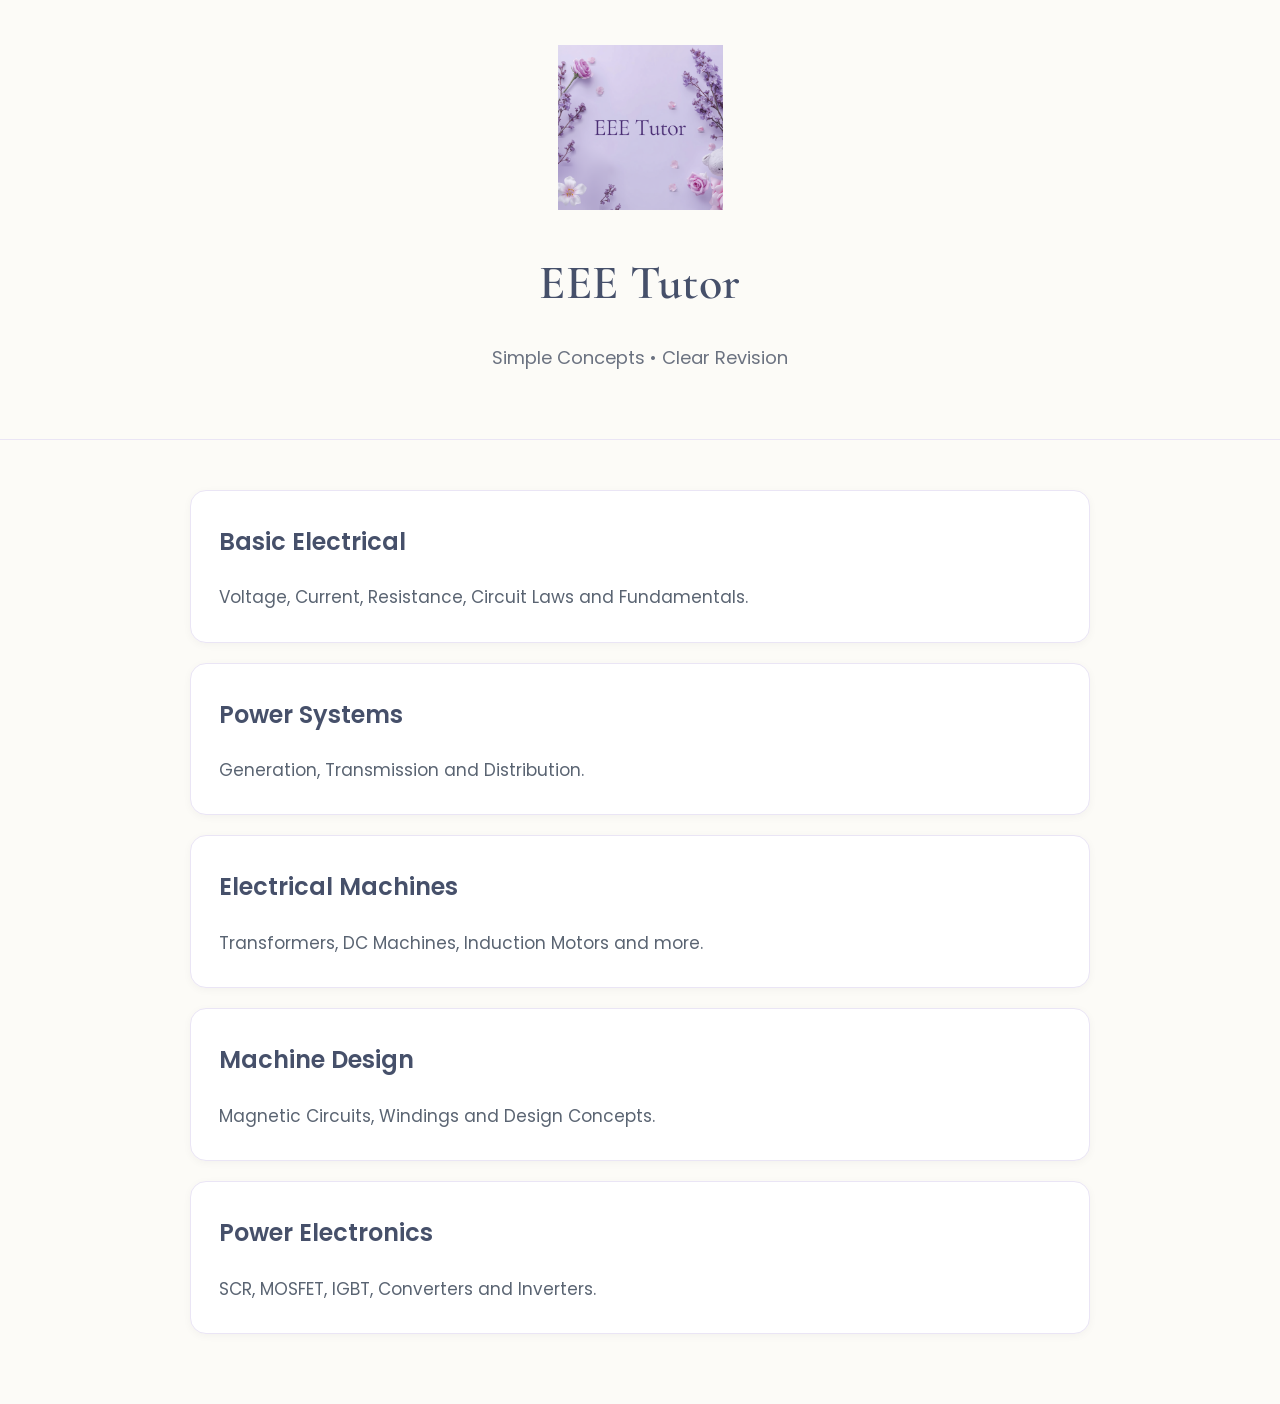
==== index.html @ ca454910 "Website with sidebar" ====
<!DOCTYPE html>
<html lang="en">

<head>

<meta charset="UTF-8">
<meta name="viewport" content="width=device-width, initial-scale=1.0">

<title>EEE Tutor</title>

<link rel="stylesheet" href="css/style.css">

</head>

<body>

<header>

<div class="hero">

<img src="assets/images/logo.png"
class="logo"
alt="EEE Tutor Logo">

<h1>EEE Tutor</h1>

<p class="tagline">

Simple Concepts • Clear Revision

</p>

</div>

</header>

<main class="container">

<div class="card" onclick="openSection('basic-electrical')">

<h2>Basic Electrical</h2>

<p>
Voltage, Current, Resistance, Circuit Laws and Fundamentals.
</p>

</div>

<div class="card">

<h2>Power Systems</h2>

<p>Generation, Transmission and Distribution.</p>

</div>

<div class="card">

<h2>Electrical Machines</h2>

<p>Transformers, DC Machines, Induction Motors and more.</p>

</div>

<div class="card">

<h2>Machine Design</h2>

<p>Magnetic Circuits, Windings and Design Concepts.</p>

</div>

<div class="card">

<h2>Power Electronics</h2>

<p>SCR, MOSFET, IGBT, Converters and Inverters.</p>

</div>

</main>

<script src="js/app.js"></script>


</body>

</html>
---- css/style.css ----
@import url('https://fonts.googleapis.com/css2?family=Cormorant+Garamond:wght@600&display=swap');
@import url('https://fonts.googleapis.com/css2?family=Poppins:wght@300;400;500;600&display=swap');

body{

margin:0;

font-family:'Poppins',sans-serif;

background:#FCFBF7;

color:#2E3440;

font-size:17px;

line-height:1.9;

}

/* ---------- HEADER ---------- */

header{

padding:45px 20px;

text-align:center;

background:#FCFBF7;

border-bottom:1px solid #EAE5F5;

}

/* ---------- LAYOUT ---------- */

.layout{

display:flex;

min-height:100vh;

}

/* ---------- SIDEBAR ---------- */

#sidebar{

width:280px;

background:#FFFFFF;

padding:28px;

overflow-y:auto;

border-right:1px solid #EAE5F5;

}

#sidebar h3{

margin-top:28px;

margin-bottom:12px;

font-size:17px;

font-weight:600;

color:#46506A;

}

.sidebar-item{

padding:10px 14px;

margin:4px 0;

cursor:pointer;

border-radius:10px;

transition:0.25s;

color:#5A6472;

}

.sidebar-item:hover{

background:#F3EFFB;

padding-left:18px;

color:#8B7CC8;

}

/* ---------- CONTENT ---------- */

#content{

flex:1;

padding:50px;

background:#FCFBF7;

}

.container{

max-width:900px;

margin:auto;

padding:50px 20px;

}

/* ---------- LOGO ---------- */

.logo{

width:165px;

margin-bottom:18px;

}

/* ---------- TITLE ---------- */

.hero h1{

font-size:48px;

margin:0;

font-family:'Cormorant Garamond',serif;

font-weight:600;

color:#46506A;

letter-spacing:.5px;

}

.header-title{

font-size:24px;

font-weight:600;

color:#46506A;

}

/* ---------- TAGLINE ---------- */

.tagline{

font-size:18px;

margin-top:12px;

color:#6B7280;

}

/* ---------- CARDS ---------- */

.card{

background:#FFFFFF;

padding:28px;

margin-bottom:20px;

border-radius:16px;

cursor:pointer;

transition:.25s;

border:1px solid #EAE5F5;

box-shadow:0 2px 8px rgba(0,0,0,.04);

}

.card:hover{

transform:translateY(-3px);

box-shadow:0 6px 18px rgba(0,0,0,.06);

border-color:#DCCFF5;

}

.card h2{

margin-top:0;

margin-bottom:10px;

font-size:24px;

font-weight:600;

color:#46506A;

}

.card p{

margin-bottom:0;

color:#5A6472;

}

/* ---------- MARKDOWN ---------- */

#content h1{

font-size:40px;

color:#46506A;

margin-bottom:20px;

}

#content h2{

margin-top:40px;

color:#46506A;

}

#content h3{

margin-top:30px;

color:#46506A;

}

#content p{

color:#4B5563;

}

#content img{

max-width:100%;

border-radius:12px;

margin:25px 0;

}

#content table{

width:100%;

border-collapse:collapse;

margin:25px 0;

}

#content th{

background:#F7F4FC;

padding:12px;

border:1px solid #EAE5F5;

}

#content td{

padding:12px;

border:1px solid #EAE5F5;

}

#content code{

background:#F6F4FA;

padding:3px 6px;

border-radius:5px;

font-size:15px;

}

/* ---------- MOBILE ---------- */

@media(max-width:768px){

.hero h1{

font-size:34px;

}

.logo{

width:130px;

}

body{

font-size:16px;

}

.layout{

flex-direction:column;

}

#sidebar{

width:100%;

padding:18px;

border-right:none;

border-bottom:1px solid #EAE5F5;

}

#content{

padding:24px;

}

.card{

padding:22px;

}

}
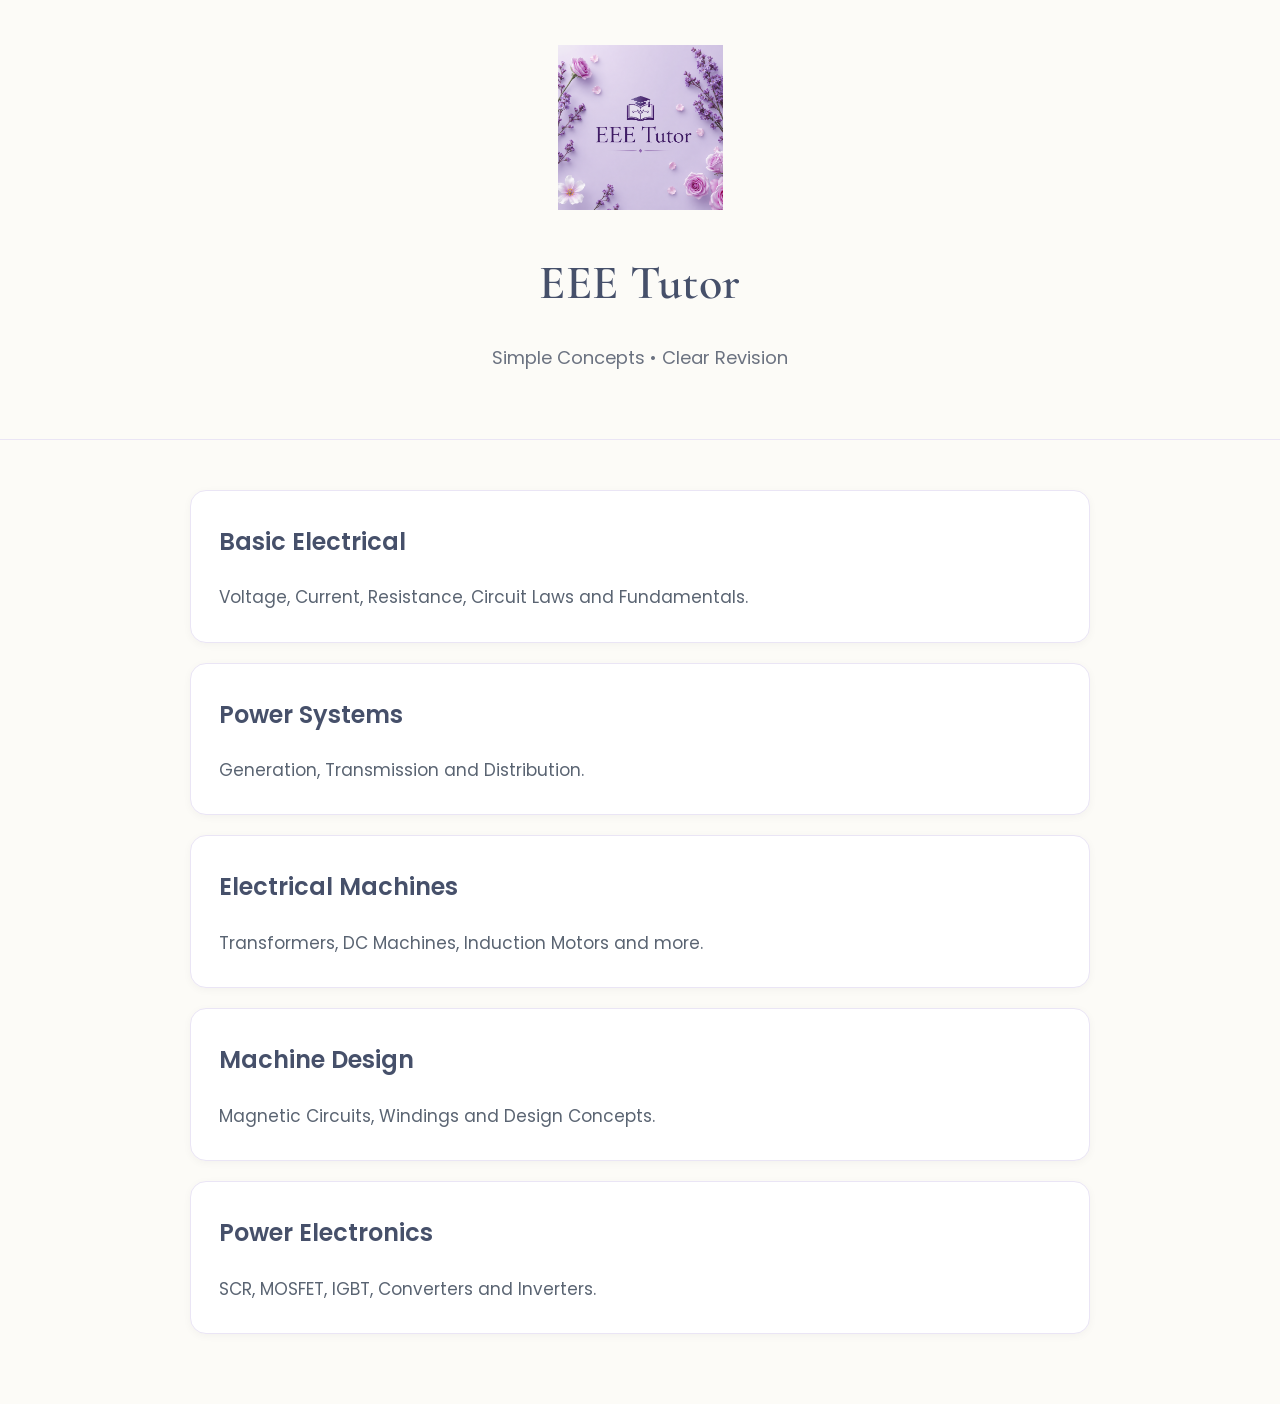
==== commit bd2518c7: "Sidebar, search bar, prev next buttons" ====
--- a/index.html
+++ b/index.html
@@ -18,11 +18,14 @@
 
 <div class="hero">
 
-<img src="assets/images/logo.png"
-class="logo"
-alt="EEE Tutor Logo">
+<a href="index.html">
+    <img src="assets/images/logo.png"
+         class="logo"
+         alt="EEE Tutor Logo">
+</a>
 
-<h1>EEE Tutor</h1>
+
+<h1><a href="index.html" class="home-link">EEE Tutor</a></h1>
 
 <p class="tagline">
 
@@ -46,32 +49,32 @@
 
 </div>
 
-<div class="card">
 
+<div class="card" onclick="openSection('power-systems')">
 <h2>Power Systems</h2>
 
 <p>Generation, Transmission and Distribution.</p>
 
 </div>
 
-<div class="card">
 
+<div class="card" onclick="openSection('electrical-machines')">
 <h2>Electrical Machines</h2>
 
 <p>Transformers, DC Machines, Induction Motors and more.</p>
 
 </div>
 
-<div class="card">
 
+<div class="card" onclick="openSection('machine-design')">
 <h2>Machine Design</h2>
 
 <p>Magnetic Circuits, Windings and Design Concepts.</p>
 
 </div>
 
-<div class="card">
 
+<div class="card" onclick="openSection('power-electronics')">
 <h2>Power Electronics</h2>
 
 <p>SCR, MOSFET, IGBT, Converters and Inverters.</p>
--- a/css/style.css
+++ b/css/style.css
@@ -33,330 +33,406 @@
 
 /* ---------- LAYOUT ---------- */
 
+.layout {
+    display: flex;
+    height: 100vh;
+    overflow: hidden; /* IMPORTANT: prevents page scroll */
+}
+
+/* ---------- SIDEBAR ---------- */
+
+#sidebar {
+    width: 280px;
+    background: #FFFFFF;
+    padding: 28px;
+    overflow-y: auto;
+    border-right: 1px solid #EAE5F5;
+    height: 100vh;
+}
+
+#sidebar h3{
+
+margin-top:28px;
+
+margin-bottom:12px;
+
+font-size:17px;
+
+font-weight:600;
+
+color:#46506A;
+
+}
+
+.sidebar-item{
+
+padding:10px 14px;
+
+margin:4px 0;
+
+cursor:pointer;
+
+border-radius:10px;
+
+transition:0.25s;
+
+color:#5A6472;
+
+}
+
+.sidebar-item.active {
+    background: #F3EFFB;
+    color: #8B7CC8;
+    border-left: 4px solid #8B7CC8;
+    padding-left: 14px;
+}
+
+.sidebar-item:hover{
+
+background:#F3EFFB;
+
+padding-left:18px;
+
+color:#8B7CC8;
+
+}
+
+.sidebar-item:hover {
+    background: #F3EFFB;
+    color: #8B7CC8;
+}
+
+.sidebar-item.active:hover {
+    background: #F3EFFB;
+    color: #8B7CC8;
+}
+
+.sidebar-group {
+    display: none;
+    margin-left: 10px;
+}
+
+.sidebar-group.open {
+    display: block;
+}
+
+.sidebar-section {
+    cursor: pointer;
+    padding: 10px 0;
+    font-weight: 600;
+}
+
+.sidebar-search {
+    width: 100%;
+    padding: 10px 12px;
+    margin-bottom: 12px;
+    border: 1px solid #EAE5F5;
+    border-radius: 8px;
+    font-size: 14px;
+}
+/* ---------- CONTENT ---------- */
+
+#content {
+    flex: 1;
+    padding: 50px;
+    background: #FCFBF7;
+
+    height: 100vh;       /* IMPORTANT */
+    overflow-y: auto;    /* THIS enables scrolling inside content */
+}
+.container{
+
+max-width:900px;
+
+margin:auto;
+
+padding:50px 20px;
+
+}
+
+/* ---------- LOGO ---------- */
+
+.logo{
+
+width:165px;
+
+margin-bottom:18px;
+
+}
+
+/* ---------- TITLE ---------- */
+
+.hero h1{
+
+font-size:48px;
+
+margin:0;
+
+font-family:'Cormorant Garamond',serif;
+
+font-weight:600;
+
+color:#46506A;
+
+letter-spacing:.5px;
+
+}
+
+.home-link {
+    text-decoration: none;
+    color: inherit;
+}
+
+.header-title{
+
+font-size:24px;
+
+font-weight:600;
+
+color:#46506A;
+
+}
+
+/* ---------- TAGLINE ---------- */
+
+.tagline{
+
+font-size:18px;
+
+margin-top:12px;
+
+color:#6B7280;
+
+}
+
+/* ---------- CARDS ---------- */
+
+.card{
+
+background:#FFFFFF;
+
+padding:28px;
+
+margin-bottom:20px;
+
+border-radius:16px;
+
+cursor:pointer;
+
+transition:.25s;
+
+border:1px solid #EAE5F5;
+
+box-shadow:0 2px 8px rgba(0,0,0,.04);
+
+}
+
+.card:hover{
+
+transform:translateY(-3px);
+
+box-shadow:0 6px 18px rgba(0,0,0,.06);
+
+border-color:#DCCFF5;
+
+}
+
+.card h2{
+
+margin-top:0;
+
+margin-bottom:10px;
+
+font-size:24px;
+
+font-weight:600;
+
+color:#46506A;
+
+}
+
+.card p{
+
+margin-bottom:0;
+
+color:#5A6472;
+
+}
+
+/* ---------- MARKDOWN ---------- */
+
+#content h1{
+
+font-size:40px;
+
+color:#46506A;
+
+margin-bottom:20px;
+
+}
+
+#content h2{
+
+margin-top:40px;
+
+color:#46506A;
+
+}
+
+#content h3{
+
+margin-top:30px;
+
+color:#46506A;
+
+}
+
+#content p{
+
+color:#4B5563;
+
+}
+
+#content img{
+
+max-width:100%;
+
+border-radius:12px;
+
+margin:25px 0;
+
+}
+
+#content table{
+
+width:100%;
+
+border-collapse:collapse;
+
+margin:25px 0;
+
+}
+
+#content th{
+
+background:#F7F4FC;
+
+padding:12px;
+
+border:1px solid #EAE5F5;
+
+}
+
+#content td{
+
+padding:12px;
+
+border:1px solid #EAE5F5;
+
+}
+
+#content code{
+
+background:#F6F4FA;
+
+padding:3px 6px;
+
+border-radius:5px;
+
+font-size:15px;
+
+}
+
+
+/* ---------- MOBILE ---------- */
+
+@media(max-width:768px){
+
+.hero h1{
+
+font-size:34px;
+
+}
+
+.logo{
+
+width:130px;
+
+}
+
+body{
+
+font-size:16px;
+
+}
+
 .layout{
 
-display:flex;
-
-min-height:100vh;
-
-}
-
-/* ---------- SIDEBAR ---------- */
+flex-direction:column;
+
+}
 
 #sidebar{
 
-width:280px;
-
-background:#FFFFFF;
-
-padding:28px;
-
-overflow-y:auto;
-
-border-right:1px solid #EAE5F5;
-
-}
-
-#sidebar h3{
-
-margin-top:28px;
-
-margin-bottom:12px;
-
-font-size:17px;
-
-font-weight:600;
-
-color:#46506A;
-
-}
-
-.sidebar-item{
-
-padding:10px 14px;
-
-margin:4px 0;
-
-cursor:pointer;
-
-border-radius:10px;
-
-transition:0.25s;
-
-color:#5A6472;
-
-}
-
-.sidebar-item:hover{
-
-background:#F3EFFB;
-
-padding-left:18px;
-
-color:#8B7CC8;
-
-}
-
-/* ---------- CONTENT ---------- */
-
+width:100%;
+
+padding:18px;
+
+border-right:none;
+
+border-bottom:1px solid #EAE5F5;
+
+}
+
+.sidebar-item.active {
+    background: #F3EFFB;
+    color: #8B7CC8;
+    border-left: 4px solid #8B7CC8;
+    padding-left: 14px;
+}   
 #content{
 
-flex:1;
-
-padding:50px;
-
-background:#FCFBF7;
-
-}
-
-.container{
-
-max-width:900px;
-
-margin:auto;
-
-padding:50px 20px;
-
-}
-
-/* ---------- LOGO ---------- */
-
-.logo{
-
-width:165px;
-
-margin-bottom:18px;
-
-}
-
-/* ---------- TITLE ---------- */
-
-.hero h1{
-
-font-size:48px;
-
-margin:0;
-
-font-family:'Cormorant Garamond',serif;
-
-font-weight:600;
-
-color:#46506A;
-
-letter-spacing:.5px;
-
-}
-
-.header-title{
-
-font-size:24px;
-
-font-weight:600;
-
-color:#46506A;
-
-}
-
-/* ---------- TAGLINE ---------- */
-
-.tagline{
-
-font-size:18px;
-
-margin-top:12px;
-
-color:#6B7280;
-
-}
-
-/* ---------- CARDS ---------- */
+padding:24px;
+
+}
 
 .card{
 
-background:#FFFFFF;
-
-padding:28px;
-
-margin-bottom:20px;
-
-border-radius:16px;
-
-cursor:pointer;
-
-transition:.25s;
-
-border:1px solid #EAE5F5;
-
-box-shadow:0 2px 8px rgba(0,0,0,.04);
-
-}
-
-.card:hover{
-
-transform:translateY(-3px);
-
-box-shadow:0 6px 18px rgba(0,0,0,.06);
-
-border-color:#DCCFF5;
-
-}
-
-.card h2{
-
-margin-top:0;
-
-margin-bottom:10px;
-
-font-size:24px;
-
-font-weight:600;
-
-color:#46506A;
-
-}
-
-.card p{
-
-margin-bottom:0;
-
-color:#5A6472;
-
-}
-
-/* ---------- MARKDOWN ---------- */
-
-#content h1{
-
-font-size:40px;
-
-color:#46506A;
-
-margin-bottom:20px;
-
-}
-
-#content h2{
-
-margin-top:40px;
-
-color:#46506A;
-
-}
-
-#content h3{
-
-margin-top:30px;
-
-color:#46506A;
-
-}
-
-#content p{
-
-color:#4B5563;
-
-}
-
-#content img{
-
-max-width:100%;
-
-border-radius:12px;
-
-margin:25px 0;
-
-}
-
-#content table{
-
-width:100%;
-
-border-collapse:collapse;
-
-margin:25px 0;
-
-}
-
-#content th{
-
-background:#F7F4FC;
-
-padding:12px;
-
-border:1px solid #EAE5F5;
-
-}
-
-#content td{
-
-padding:12px;
-
-border:1px solid #EAE5F5;
-
-}
-
-#content code{
-
-background:#F6F4FA;
-
-padding:3px 6px;
-
-border-radius:5px;
-
-font-size:15px;
-
-}
-
-/* ---------- MOBILE ---------- */
-
-@media(max-width:768px){
-
-.hero h1{
-
-font-size:34px;
-
-}
-
-.logo{
-
-width:130px;
-
-}
-
-body{
-
-font-size:16px;
-
-}
-
-.layout{
-
-flex-direction:column;
-
-}
-
-#sidebar{
-
-width:100%;
-
-padding:18px;
-
-border-right:none;
-
-border-bottom:1px solid #EAE5F5;
-
-}
-
-#content{
-
-padding:24px;
-
-}
-
-.card{
-
 padding:22px;
 
 }
+#breadcrumb {
+    font-size: 14px;
+    margin-top: 8px;
+    color: #6B7280;
+}
+
+#breadcrumb a {
+    color: #8B7CC8;
+    text-decoration: none;
+}
+
+#breadcrumb a:hover {
+    text-decoration: underline;
+}
+
+#nav-buttons {
+    margin-top: 40px;
+    display: flex;
+    justify-content: space-between;
+}
+
+#nav-buttons button {
+    padding: 10px 16px;
+    border: none;
+    background: #8B7CC8;
+    color: white;
+    border-radius: 8px;
+    cursor: pointer;
+}
+
+#nav-buttons button:hover {
+    background: #6f5fb3;
+}
 
 }
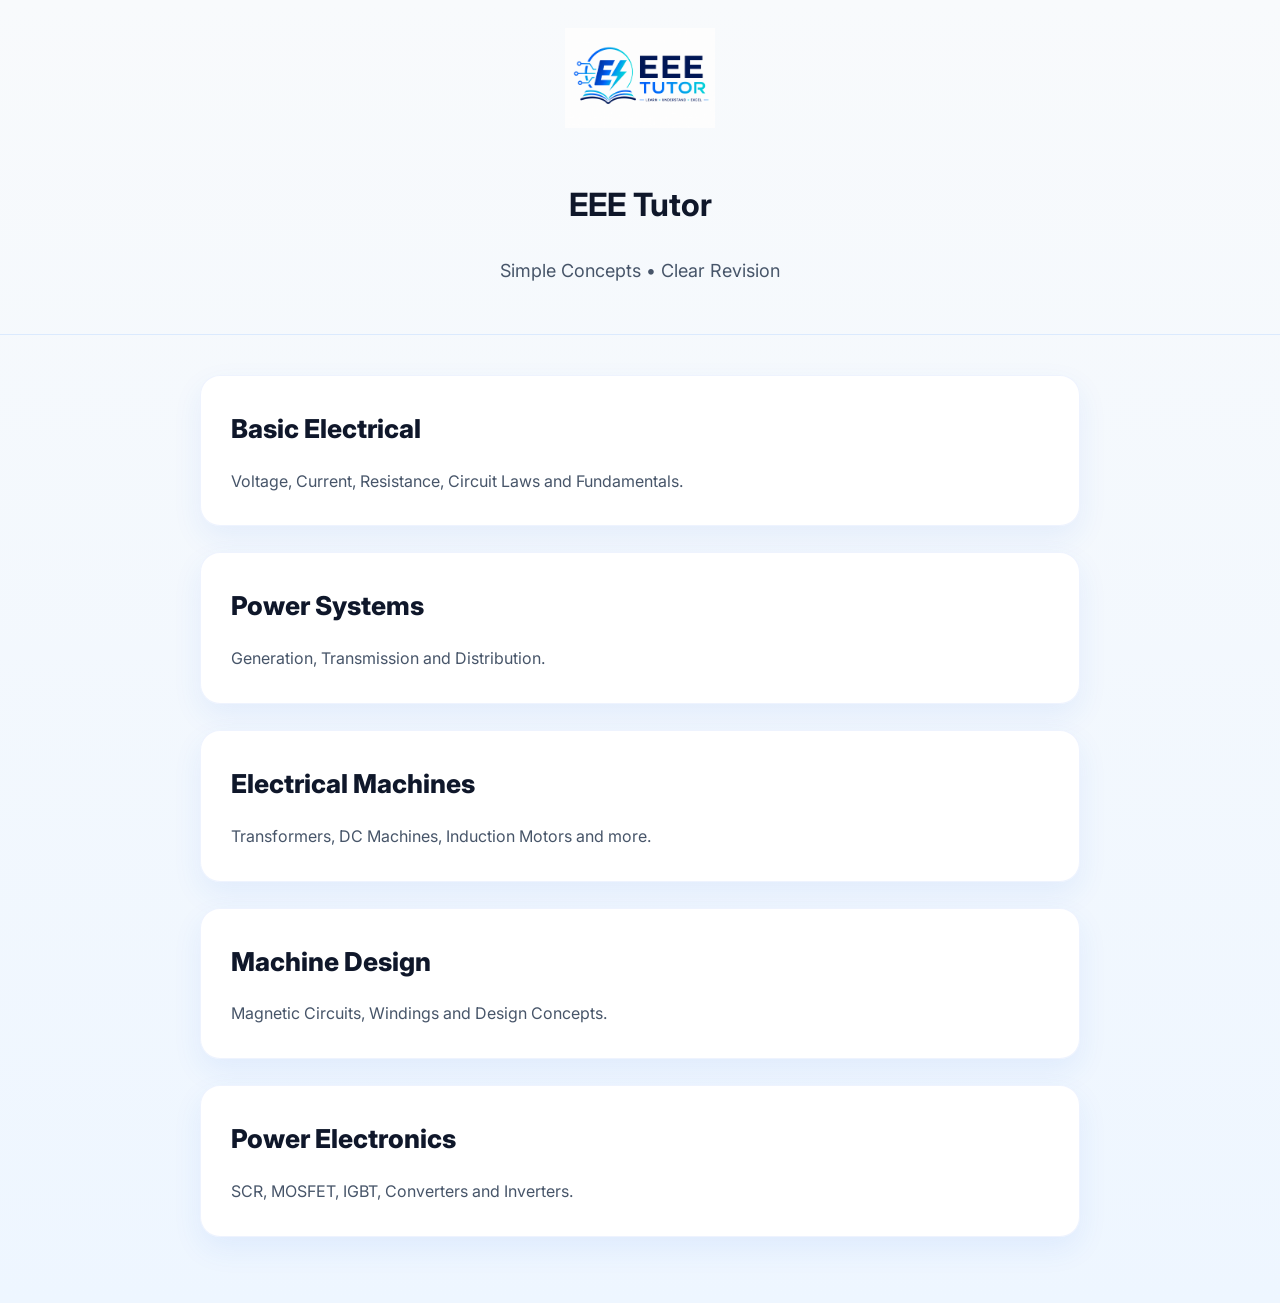
==== commit 85cf4265: "UI Changes..." ====
--- a/index.html
+++ b/index.html
@@ -7,7 +7,10 @@
 <meta name="viewport" content="width=device-width, initial-scale=1.0">
 
 <title>EEE Tutor</title>
+<link rel="preconnect" href="https://fonts.googleapis.com">
+<link rel="preconnect" href="https://fonts.gstatic.com" crossorigin>
 
+<link href="https://fonts.googleapis.com/css2?family=Inter:wght@400;500;600;700;800&family=Plus+Jakarta+Sans:wght@700;800&display=swap" rel="stylesheet">
 <link rel="stylesheet" href="css/style.css">
 
 </head>
--- a/css/style.css
+++ b/css/style.css
@@ -1,19 +1,70 @@
-@import url('https://fonts.googleapis.com/css2?family=Cormorant+Garamond:wght@600&display=swap');
-@import url('https://fonts.googleapis.com/css2?family=Poppins:wght@300;400;500;600&display=swap');
+/* ==========================================================
+   EEE TUTOR UI 2026
+   PART 1 - Foundation
+========================================================== */
+
+/* ---------- GOOGLE FONTS ---------- */
+
+
+
+/* ---------- COLOR SYSTEM ---------- */
+
+:root{
+
+    --primary:#2563EB;
+    --secondary:#06B6D4;
+    --accent:#F59E0B;
+
+    --bg:#F8FAFC;
+    --bg-soft:#EEF6FF;
+
+    --card:#FFFFFF;
+
+    --text:#0F172A;
+    --text-light:#475569;
+
+    --border:#DBEAFE;
+
+    --shadow:
+        0 12px 30px rgba(37,99,235,.08);
+
+    --shadow-hover:
+        0 22px 50px rgba(37,99,235,.18);
+
+}
+
+/* ---------- GLOBAL ---------- */
+
+*{
+    box-sizing:border-box;
+}
+
+html{
+    scroll-behavior:smooth;
+}
 
 body{
 
-margin:0;
-
-font-family:'Poppins',sans-serif;
-
-background:#FCFBF7;
-
-color:#2E3440;
-
-font-size:17px;
-
-line-height:1.9;
+    margin:0;
+
+    font-family:'Inter',sans-serif;
+
+    background:
+    linear-gradient(
+        180deg,
+        var(--bg),
+        var(--bg-soft)
+    );
+
+    color:var(--text);
+
+    font-size:16px;
+
+    line-height:1.8;
+
+    -webkit-font-smoothing:antialiased;
+
+    text-rendering:optimizeLegibility;
 
 }
 
@@ -21,132 +72,184 @@
 
 header{
 
-padding:45px 20px;
-
-text-align:center;
-
-background:#FCFBF7;
-
-border-bottom:1px solid #EAE5F5;
+    padding:28px 20px;
+
+    text-align:center;
+
+    background:transparent;
+
+    border-bottom:1px solid var(--border);
 
 }
 
 /* ---------- LAYOUT ---------- */
 
-.layout {
-    display: flex;
-    height: 100vh;
-    overflow: hidden; /* IMPORTANT: prevents page scroll */
+.layout{
+
+    display:flex;
+
+    height:100vh;
+
+    overflow:hidden;
+
 }
 
 /* ---------- SIDEBAR ---------- */
 
-#sidebar {
-    width: 280px;
-    background: #FFFFFF;
-    padding: 28px;
-    overflow-y: auto;
-    border-right: 1px solid #EAE5F5;
-    height: 100vh;
+#sidebar{
+
+    width:290px;
+
+    background:rgba(255,255,255,.92);
+
+    backdrop-filter:blur(10px);
+
+    padding:28px;
+
+    overflow-y:auto;
+
+    border-right:1px solid var(--border);
+
+    height:100vh;
+
 }
 
 #sidebar h3{
 
-margin-top:28px;
-
-margin-bottom:12px;
-
-font-size:17px;
-
-font-weight:600;
-
-color:#46506A;
+    margin-top:28px;
+
+    margin-bottom:12px;
+
+    font-size:16px;
+
+    font-weight:700;
+
+    color:var(--text);
+
+    letter-spacing:.3px;
 
 }
 
 .sidebar-item{
 
-padding:10px 14px;
-
-margin:4px 0;
-
-cursor:pointer;
-
-border-radius:10px;
-
-transition:0.25s;
-
-color:#5A6472;
-
-}
-
-.sidebar-item.active {
-    background: #F3EFFB;
-    color: #8B7CC8;
-    border-left: 4px solid #8B7CC8;
-    padding-left: 14px;
+    padding:12px 16px;
+
+    margin:6px 0;
+
+    cursor:pointer;
+
+    border-radius:12px;
+
+    transition:all .3s ease;
+
+    color:var(--text-light);
+
 }
 
 .sidebar-item:hover{
 
-background:#F3EFFB;
-
-padding-left:18px;
-
-color:#8B7CC8;
-
-}
-
-.sidebar-item:hover {
-    background: #F3EFFB;
-    color: #8B7CC8;
-}
-
-.sidebar-item.active:hover {
-    background: #F3EFFB;
-    color: #8B7CC8;
-}
-
-.sidebar-group {
-    display: none;
-    margin-left: 10px;
-}
-
-.sidebar-group.open {
-    display: block;
-}
-
-.sidebar-section {
-    cursor: pointer;
-    padding: 10px 0;
-    font-weight: 600;
-}
-
-.sidebar-search {
-    width: 100%;
-    padding: 10px 12px;
-    margin-bottom: 12px;
-    border: 1px solid #EAE5F5;
-    border-radius: 8px;
-    font-size: 14px;
-}
+    background:#EFF6FF;
+
+    color:var(--primary);
+
+    transform:translateX(6px);
+
+}
+
+.sidebar-item.active{
+
+    background:
+    linear-gradient(
+        90deg,
+        var(--primary),
+        var(--secondary)
+    );
+
+    color:white;
+
+    box-shadow:
+    0 8px 20px rgba(37,99,235,.25);
+
+}
+
+.sidebar-group{
+
+    display:none;
+
+    margin-left:12px;
+
+}
+
+.sidebar-group.open{
+
+    display:block;
+
+}
+
+.sidebar-section{
+
+    cursor:pointer;
+
+    padding:10px 0;
+
+    font-weight:700;
+
+}
+
+.sidebar-search{
+
+    width:100%;
+
+    padding:12px 14px;
+
+    margin-bottom:16px;
+
+    border:2px solid var(--border);
+
+    border-radius:14px;
+
+    background:white;
+
+    transition:.3s;
+
+    font-size:15px;
+
+}
+
+.sidebar-search:focus{
+
+    outline:none;
+
+    border-color:var(--primary);
+
+    box-shadow:
+    0 0 0 5px rgba(37,99,235,.12);
+
+}
+
 /* ---------- CONTENT ---------- */
 
-#content {
-    flex: 1;
-    padding: 50px;
-    background: #FCFBF7;
-
-    height: 100vh;       /* IMPORTANT */
-    overflow-y: auto;    /* THIS enables scrolling inside content */
-}
+#content{
+
+    flex:1;
+
+    padding:32px 40px;
+
+    background:transparent;
+
+    height:100vh;
+
+    overflow-y:auto;
+
+}
+
 .container{
 
-max-width:900px;
-
-margin:auto;
-
-padding:50px 20px;
+    max-width:920px;
+
+    margin:auto;
+
+    padding:40px 20px;
 
 }
 
@@ -154,285 +257,547 @@
 
 .logo{
 
-width:165px;
-
-margin-bottom:18px;
+    width:150px;
+
+    margin-bottom:18px;
+
+    transition:.35s;
+
+}
+
+.logo:hover{
+
+    transform:scale(1.04);
 
 }
 
 /* ---------- TITLE ---------- */
 
+
+
+.home-link{
+
+    text-decoration:none;
+
+    color:inherit;
+
+}
+
+.header-title{
+
+    font-size:26px;
+
+    font-weight:800;
+
+    color:var(--text);
+
+}
+
+/* ---------- TAGLINE ---------- */
+
+.tagline{
+
+    font-size:18px;
+
+    margin-top:14px;
+
+    color:var(--text-light);
+
+}
+
+/* ==========================================================
+   PART 2 - CARDS & HOME PAGE
+========================================================== */
+
+.card{
+
+    position:relative;
+
+    overflow:hidden;
+
+    background:rgba(255,255,255,.96);
+
+    border-radius:20px;
+
+    padding:30px;
+
+    margin-bottom:26px;
+
+    cursor:pointer;
+
+    border:1px solid rgba(37,99,235,.08);
+
+    box-shadow:var(--shadow);
+
+    transition:
+        transform .35s ease,
+        box-shadow .35s ease,
+        border-color .35s ease;
+
+    animation:fadeUp .7s ease both;
+
+}
+
+/* Animated top border */
+
+.card::before{
+
+    content:"";
+
+    position:absolute;
+
+    left:0;
+    top:0;
+
+    width:100%;
+    height:4px;
+
+    background:
+    linear-gradient(
+        90deg,
+        var(--primary),
+        var(--secondary)
+    );
+
+    transform:scaleX(0);
+
+    transform-origin:left;
+
+    transition:.35s;
+
+}
+
+.card:hover::before{
+
+    transform:scaleX(1);
+
+}
+
+/* Hover */
+
+.card:hover{
+
+    transform:
+        translateY(-10px)
+        scale(1.01);
+
+    border-color:rgba(37,99,235,.25);
+
+    box-shadow:
+
+    0 24px 55px rgba(37,99,235,.16),
+
+    0 0 18px rgba(6,182,212,.10);
+
+}
+
+.card h2{
+
+    margin-top:0;
+
+    margin-bottom:14px;
+
+    font-size:26px;
+
+    font-weight:800;
+
+    color:var(--text);
+
+    transition:.3s;
+
+}
+
+.card:hover h2{
+
+    color:var(--primary);
+
+}
+
+.card p{
+
+    margin:0;
+
+    color:var(--text-light);
+
+    line-height:1.8;
+
+}
+
+/* ==========================================================
+   BUTTONS
+========================================================== */
+
+button{
+
+    background:
+    linear-gradient(
+        135deg,
+        var(--primary),
+        var(--secondary)
+    );
+
+    color:white;
+
+    border:none;
+
+    border-radius:12px;
+
+    padding:12px 22px;
+
+    font-size:15px;
+
+    font-weight:700;
+
+    cursor:pointer;
+
+    transition:.3s;
+
+}
+
+button:hover{
+
+    transform:
+        translateY(-3px);
+
+    box-shadow:
+
+    0 14px 30px rgba(37,99,235,.28);
+
+}
+
+button:active{
+
+    transform:scale(.97);
+
+}
+
+/* ==========================================================
+   LINKS
+========================================================== */
+
+a{
+
+    color:var(--primary);
+
+    text-decoration:none;
+
+    transition:.25s;
+
+}
+
+a:hover{
+
+    color:var(--secondary);
+
+}
+
+/* ==========================================================
+   FADE ANIMATION
+========================================================== */
+
+@keyframes fadeUp{
+
+from{
+
+    opacity:0;
+
+    transform:
+        translateY(30px);
+
+}
+
+to{
+
+    opacity:1;
+
+    transform:
+        translateY(0);
+
+}
+
+}
+/* ==========================================================
+   PART 3 - CONTENT, TABLES, MOBILE & FINISHING
+========================================================== */
+
+/* ---------- MARKDOWN ---------- */
+
+#content h1{
+    font-size: 34px;
+    font-weight: 700;
+    line-height: 1.2;
+    margin-bottom: 18px;
+    color: var(--text);
+    letter-spacing: -0.8px;
+}
+
+#content h2{
+
+    margin-top:45px;
+    font-size:30px;
+    font-weight:700;
+    color:var(--primary);
+
+}
+
+#content h3{
+
+    margin-top:32px;
+    font-size:22px;
+    color:var(--text);
+
+}
+
+#content p{
+
+    color:var(--text-light);
+    line-height:1.9;
+
+}
+
+#content ul,
+#content ol{
+
+    line-height:1.9;
+
+}
+
+#content li{
+
+    margin:8px 0;
+
+}
+
+/* ---------- IMAGES ---------- */
+
+#content img{
+
+    max-width:100%;
+    display:block;
+    margin:30px auto;
+    border-radius:18px;
+    box-shadow:0 15px 40px rgba(0,0,0,.08);
+
+}
+
+/* ---------- TABLES ---------- */
+
+#content table{
+
+    width:100%;
+    border-collapse:collapse;
+    margin:30px 0;
+    background:white;
+    border-radius:14px;
+    overflow:hidden;
+    box-shadow:var(--shadow);
+
+}
+
+#content th{
+
+    background:linear-gradient(90deg,var(--primary),var(--secondary));
+    color:white;
+    padding:14px;
+    text-align:left;
+
+}
+
+#content td{
+
+    padding:14px;
+    border-bottom:1px solid #E5E7EB;
+
+}
+
+#content tr:hover{
+
+    background:#F8FBFF;
+
+}
+
+/* ---------- CODE ---------- */
+
+#content code{
+
+    background:#EEF6FF;
+    color:var(--primary);
+    padding:4px 8px;
+    border-radius:8px;
+    font-size:15px;
+
+}
+
+pre{
+
+    background:#0F172A;
+    color:white;
+    padding:20px;
+    border-radius:16px;
+    overflow:auto;
+
+}
+
+/* ---------- BLOCKQUOTE ---------- */
+
+blockquote{
+
+    border-left:5px solid var(--primary);
+    background:#F8FBFF;
+    padding:16px 20px;
+    margin:25px 0;
+    border-radius:10px;
+
+}
+
+/* ---------- BREADCRUMB ---------- */
+
+#breadcrumb{
+
+    font-size:14px;
+    color:var(--text-light);
+    margin-bottom:16px;
+
+}
+
+#breadcrumb a{
+
+    color:var(--primary);
+
+}
+
+#breadcrumb a:hover{
+
+    color:var(--secondary);
+
+}
+
+/* ---------- NAVIGATION BUTTONS ---------- */
+
+#nav-buttons{
+
+    margin-top:50px;
+    display:flex;
+    justify-content:space-between;
+    gap:15px;
+
+}
+
+/* ---------- SCROLLBAR ---------- */
+
+::-webkit-scrollbar{
+
+    width:10px;
+
+}
+
+::-webkit-scrollbar-track{
+
+    background:#EEF2F7;
+
+}
+
+::-webkit-scrollbar-thumb{
+
+    background:linear-gradient(var(--primary),var(--secondary));
+    border-radius:10px;
+
+}
+
+::-webkit-scrollbar-thumb:hover{
+
+    background:var(--primary);
+
+}
+
+/* ---------- SELECTION ---------- */
+
+::selection{
+
+    background:rgba(37,99,235,.25);
+
+}
+
+/* ---------- MOBILE ---------- */
+
+@media (max-width:768px){
+
+.layout{
+
+    flex-direction:column;
+
+}
+
+#sidebar{
+
+    width:260px;
+    height:auto;
+    border-right:none;
+    border-bottom:1px solid var(--border);
+    padding:18px;
+
+}
+
+#content{
+
+    padding:24px;
+    height:auto;
+
+}
+
+
+
+.hero {
+    padding: 40px 20px 30px;
+    text-align: center;
+}
+
 .hero h1{
-
-font-size:48px;
-
-margin:0;
-
-font-family:'Cormorant Garamond',serif;
-
-font-weight:600;
-
-color:#46506A;
-
-letter-spacing:.5px;
-
-}
-
-.home-link {
-    text-decoration: none;
-    color: inherit;
-}
-
+    font-family: 'Plus Jakarta Sans', sans-serif;
+    font-size: 4rem;
+    font-weight: 800;
+    letter-spacing: -2px;
+    color:#0B1B4D;
+}
 .header-title{
 
-font-size:24px;
-
-font-weight:600;
-
-color:#46506A;
-
-}
-
-/* ---------- TAGLINE ---------- */
-
-.tagline{
-
-font-size:18px;
-
-margin-top:12px;
-
-color:#6B7280;
-
-}
-
-/* ---------- CARDS ---------- */
+    font-size:22px;
+
+}
+
+.logo{
+
+    width:140px;
+
+}
 
 .card{
 
-background:#FFFFFF;
-
-padding:28px;
-
-margin-bottom:20px;
-
-border-radius:16px;
-
-cursor:pointer;
-
-transition:.25s;
-
-border:1px solid #EAE5F5;
-
-box-shadow:0 2px 8px rgba(0,0,0,.04);
+    padding:22px;
+    border-radius:18px;
 
 }
 
 .card:hover{
 
-transform:translateY(-3px);
-
-box-shadow:0 6px 18px rgba(0,0,0,.06);
-
-border-color:#DCCFF5;
-
-}
-
-.card h2{
-
-margin-top:0;
-
-margin-bottom:10px;
-
-font-size:24px;
-
-font-weight:600;
-
-color:#46506A;
-
-}
-
-.card p{
-
-margin-bottom:0;
-
-color:#5A6472;
-
-}
-
-/* ---------- MARKDOWN ---------- */
-
-#content h1{
-
-font-size:40px;
-
-color:#46506A;
-
-margin-bottom:20px;
-
-}
-
-#content h2{
-
-margin-top:40px;
-
-color:#46506A;
-
-}
-
-#content h3{
-
-margin-top:30px;
-
-color:#46506A;
-
-}
-
-#content p{
-
-color:#4B5563;
-
-}
-
-#content img{
-
-max-width:100%;
-
-border-radius:12px;
-
-margin:25px 0;
-
-}
-
-#content table{
-
-width:100%;
-
-border-collapse:collapse;
-
-margin:25px 0;
-
-}
-
-#content th{
-
-background:#F7F4FC;
-
-padding:12px;
-
-border:1px solid #EAE5F5;
-
-}
-
-#content td{
-
-padding:12px;
-
-border:1px solid #EAE5F5;
-
-}
-
-#content code{
-
-background:#F6F4FA;
-
-padding:3px 6px;
-
-border-radius:5px;
-
-font-size:15px;
-
-}
-
-
-/* ---------- MOBILE ---------- */
-
-@media(max-width:768px){
-
-.hero h1{
-
-font-size:34px;
-
-}
-
-.logo{
-
-width:130px;
-
-}
-
-body{
-
-font-size:16px;
-
-}
-
-.layout{
-
-flex-direction:column;
-
-}
-
-#sidebar{
-
-width:100%;
-
-padding:18px;
-
-border-right:none;
-
-border-bottom:1px solid #EAE5F5;
-
-}
-
-.sidebar-item.active {
-    background: #F3EFFB;
-    color: #8B7CC8;
-    border-left: 4px solid #8B7CC8;
-    padding-left: 14px;
-}   
-#content{
-
-padding:24px;
-
-}
-
-.card{
-
-padding:22px;
-
-}
-#breadcrumb {
-    font-size: 14px;
-    margin-top: 8px;
-    color: #6B7280;
-}
-
-#breadcrumb a {
-    color: #8B7CC8;
-    text-decoration: none;
-}
-
-#breadcrumb a:hover {
-    text-decoration: underline;
-}
-
-#nav-buttons {
-    margin-top: 40px;
-    display: flex;
-    justify-content: space-between;
-}
-
-#nav-buttons button {
-    padding: 10px 16px;
-    border: none;
-    background: #8B7CC8;
-    color: white;
-    border-radius: 8px;
-    cursor: pointer;
-}
-
-#nav-buttons button:hover {
-    background: #6f5fb3;
-}
-
-}+    transform:translateY(-5px);
+
+}
+
+button{
+
+    width:100%;
+
+}
+
+#nav-buttons{
+
+    flex-direction:column;
+
+}
+
+}
+
+/* ==========================================================
+   END OF EEE TUTOR UI 2026
+========================================================== */
